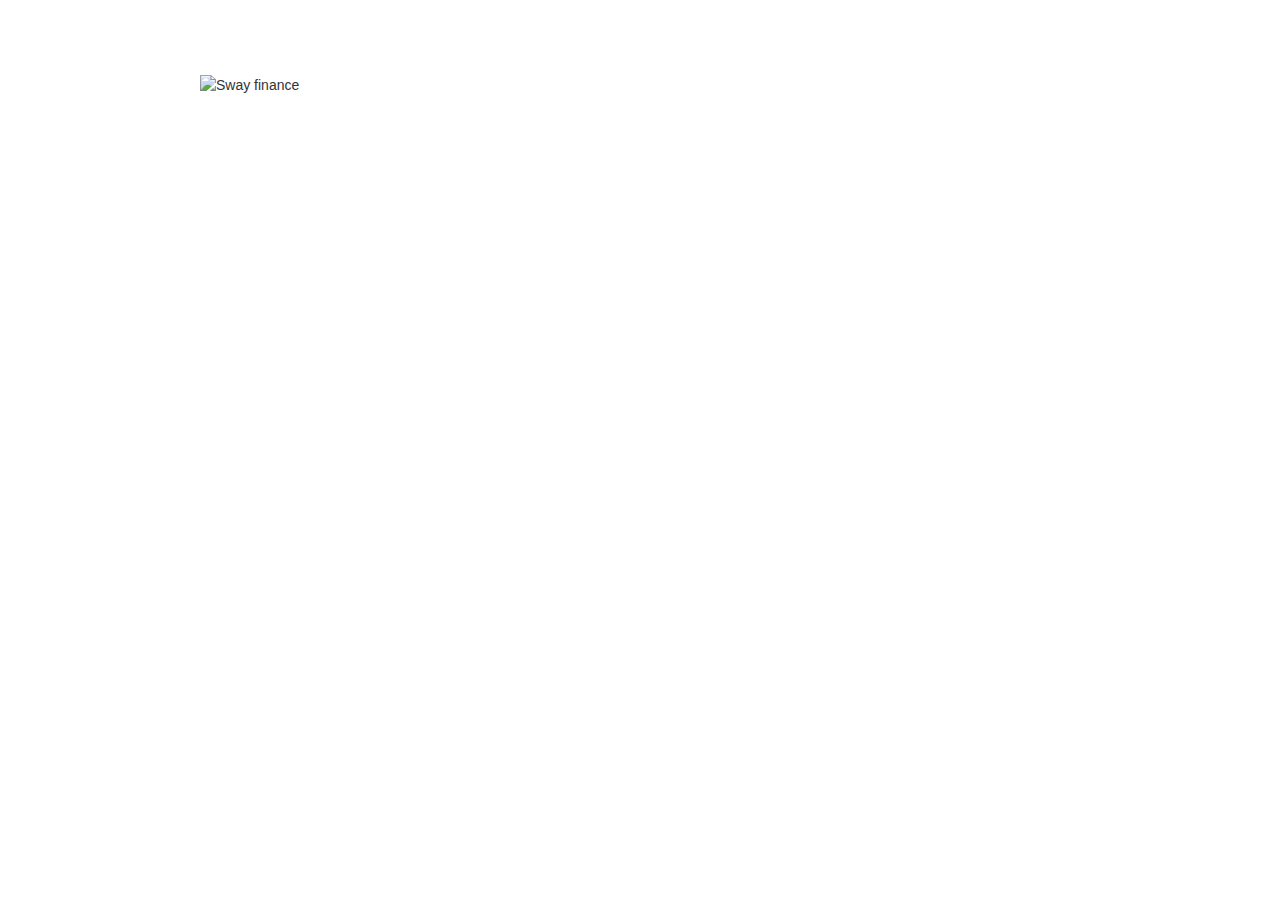
==== index.html @ 9b4dda08 "Rearranging files." ====
<!DOCTYPE html>
<html>
  <head>
    <link rel="stylesheet" href="https://maxcdn.bootstrapcdn.com/bootstrap/3.3.7/css/bootstrap.min.css" integrity="sha384-BVYiiSIFeK1dGmJRAkycuHAHRg32OmUcww7on3RYdg4Va+PmSTsz/K68vbdEjh4u" crossorigin="anonymous"/>
    <link rel="stylesheet" href="styles.css"/>
    <meta content="width=device-width, initial-scale=1" name="viewport"/>
    <meta charset="utf-8"/>
    <title>Top Left Logo</title>
  </head>
  <body>
    <img class="img-responsive" src="https://www.swayfinance.com/images/navbarlogo2-p-500x78.png" alt="Sway finance">


  </body>
</html>
---- styles.css ----
body {
  background-image: url(https://www.swayfinance.com/images/bigbackground.png);
}

img {
  margin-top: 75px;
  max-width: 100%;
  vertical-align: middle;
  display: inline-block;
  width: 154px;
  height: 24.02px;
  margin-left: 200px;
}
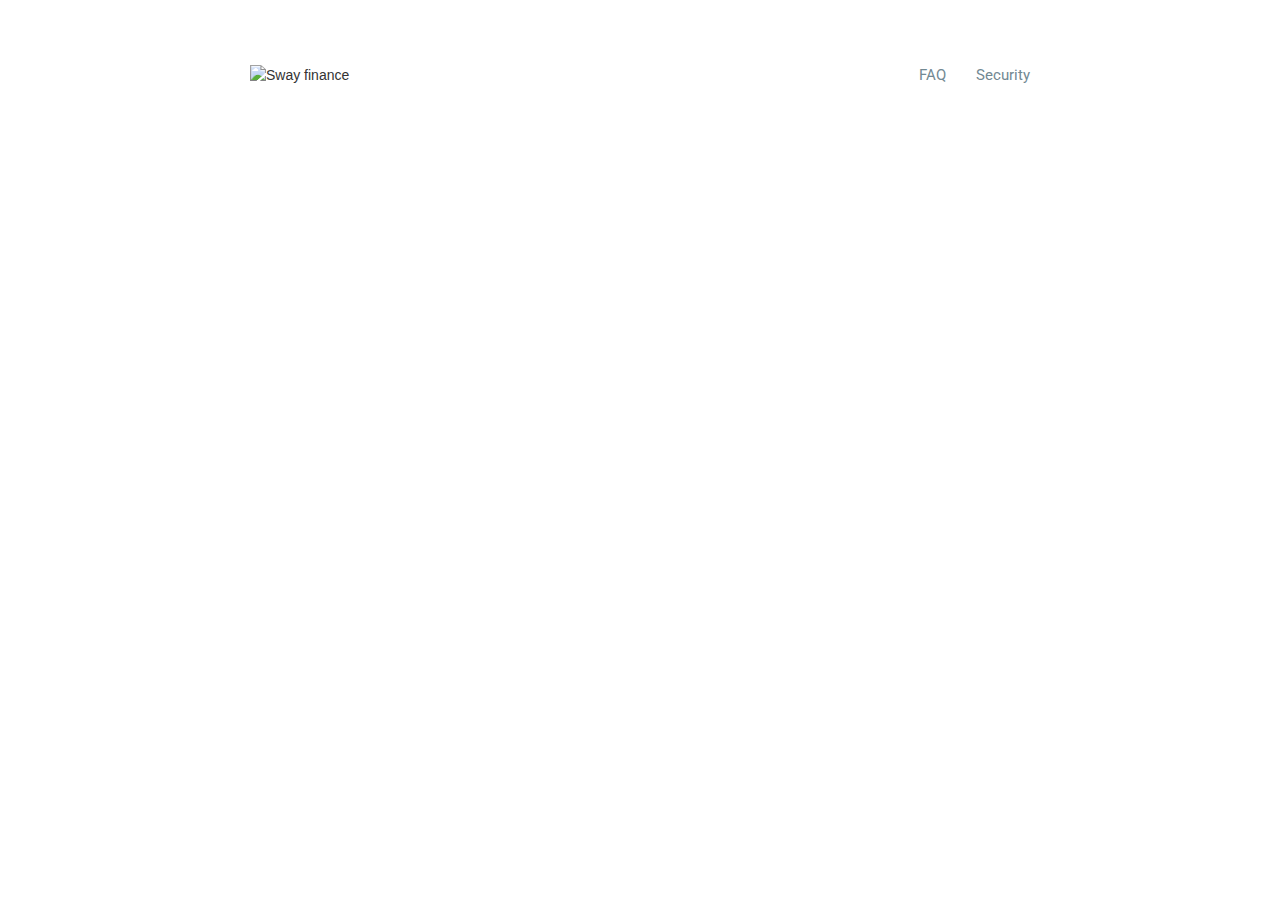
==== commit a577854c: "Adds nav link text to page and commit/push. #5" ====
--- a/index.html
+++ b/index.html
@@ -1,6 +1,7 @@
 <!DOCTYPE html>
 <html>
   <head>
+    <link href="https://fonts.googleapis.com/css?family=Roboto" rel="stylesheet">
     <link rel="stylesheet" href="https://maxcdn.bootstrapcdn.com/bootstrap/3.3.7/css/bootstrap.min.css" integrity="sha384-BVYiiSIFeK1dGmJRAkycuHAHRg32OmUcww7on3RYdg4Va+PmSTsz/K68vbdEjh4u" crossorigin="anonymous"/>
     <link rel="stylesheet" href="styles.css"/>
     <meta content="width=device-width, initial-scale=1" name="viewport"/>
@@ -8,8 +9,10 @@
     <title>Top Left Logo</title>
   </head>
   <body>
-    <img class="img-responsive" src="https://www.swayfinance.com/images/navbarlogo2-p-500x78.png" alt="Sway finance">
-
-
+    <head>
+      <img src="https://www.swayfinance.com/images/navbarlogo2-p-500x78.png" alt="Sway finance"/>
+      <a class= "security" href="#">Security</a>
+      <a class="faq" href="#">FAQ</a>
+    </head>
   </body>
 </html>
--- a/styles.css
+++ b/styles.css
@@ -1,13 +1,28 @@
+* {}
+
 body {
   background-image: url(https://www.swayfinance.com/images/bigbackground.png);
 }
 
 img {
-  margin-top: 75px;
+  margin-top: 65px;
   max-width: 100%;
   vertical-align: middle;
   display: inline-block;
   width: 154px;
-  height: 24.02px;
-  margin-left: 200px;
+  margin-left: 250px;
 }
+
+a {
+  margin-top: 65px;
+  float: right;
+  font-family: 'Roboto';
+  font-size: 15px;
+  text-decoration: none;
+  color: #728993;
+}
+
+.security {
+  margin-right: 250px;
+  margin-left: 30px;
+}
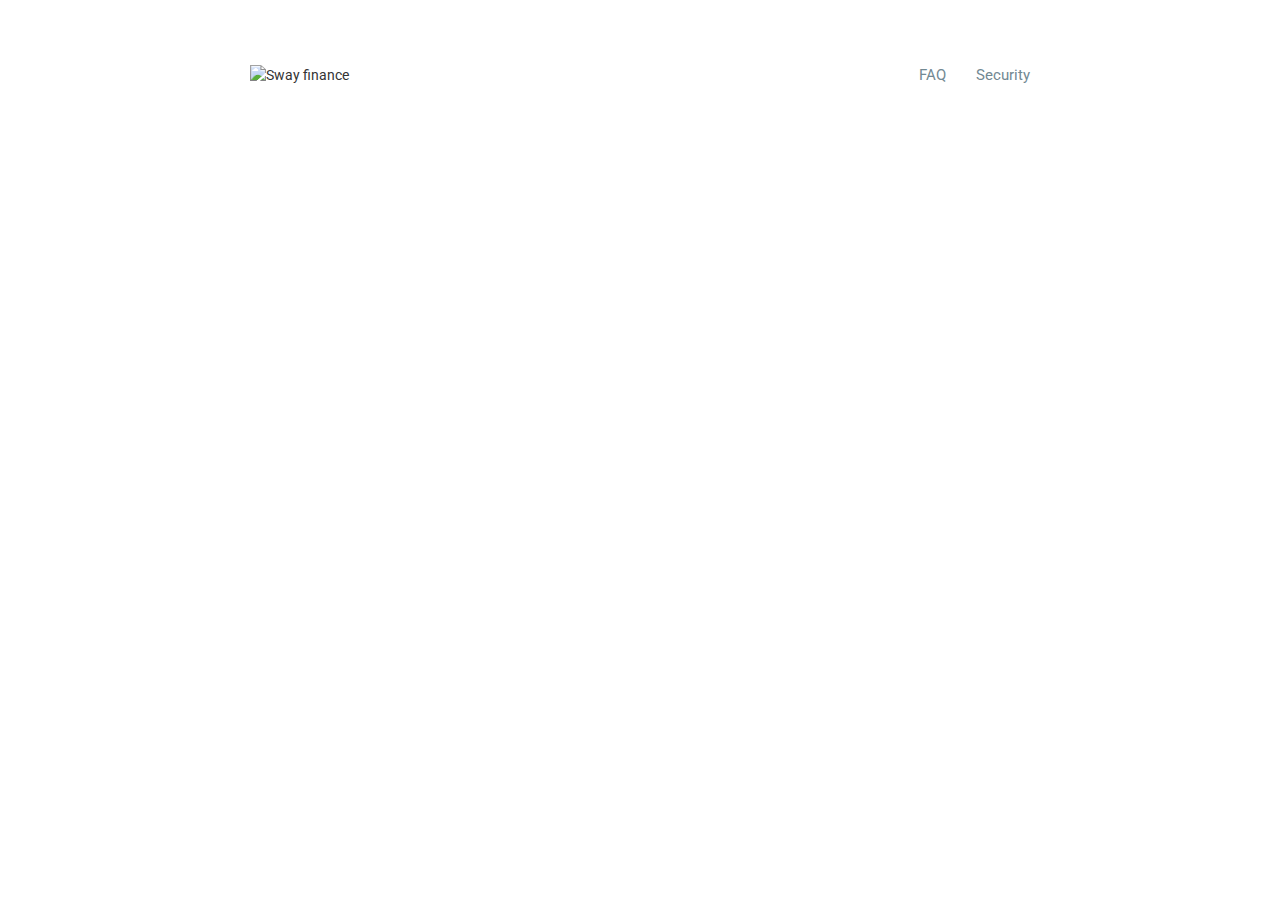
==== commit e2c5f312: "Add product description header to existing html document with descriptive following sentence. #7" ====
--- a/index.html
+++ b/index.html
@@ -1,18 +1,26 @@
 <!DOCTYPE html>
 <html>
   <head>
-    <link href="https://fonts.googleapis.com/css?family=Roboto" rel="stylesheet">
+    <link href="https://fonts.googleapis.com/css?family=Roboto:100,300" rel="stylesheet">
     <link rel="stylesheet" href="https://maxcdn.bootstrapcdn.com/bootstrap/3.3.7/css/bootstrap.min.css" integrity="sha384-BVYiiSIFeK1dGmJRAkycuHAHRg32OmUcww7on3RYdg4Va+PmSTsz/K68vbdEjh4u" crossorigin="anonymous"/>
     <link rel="stylesheet" href="styles.css"/>
     <meta content="width=device-width, initial-scale=1" name="viewport"/>
     <meta charset="utf-8"/>
-    <title>Top Left Logo</title>
+    <title>Sway Finance</title>
   </head>
   <body>
+    <!--Adds Top Panel with logo and navigation FAQ and Security Links-->
     <head>
       <img src="https://www.swayfinance.com/images/navbarlogo2-p-500x78.png" alt="Sway finance"/>
       <a class= "security" href="#">Security</a>
       <a class="faq" href="#">FAQ</a>
     </head>
+    <!--Adds Title with Product Description-->
+    <div class="title">
+      <p class="general">Your company's financial metrics, in Slack
+      </p>
+      <p class="specific">The Slack bot that tells you your revenues, expenses and bank balances. On demand
+      </p>
+    </div>
   </body>
 </html>
--- a/styles.css
+++ b/styles.css
@@ -1,7 +1,7 @@
-* {}
-
 body {
   background-image: url(https://www.swayfinance.com/images/bigbackground.png);
+  font-family: 'Roboto';
+  line-height: 20px;
 }
 
 img {
@@ -16,7 +16,6 @@
 a {
   margin-top: 65px;
   float: right;
-  font-family: 'Roboto';
   font-size: 15px;
   text-decoration: none;
   color: #728993;
@@ -26,3 +25,22 @@
   margin-right: 250px;
   margin-left: 30px;
 }
+
+.title {
+  text-align: center;
+  color: white;
+  margin-top: 150px;
+}
+
+.general {
+  font-size: 37px;
+  font-weight: 300;
+  letter-spacing: 2px;
+  margin-bottom: 18px;
+}
+
+.specific {
+  font-size: 16px;
+  font-weight: 200;
+  letter-spacing: 1px;
+}
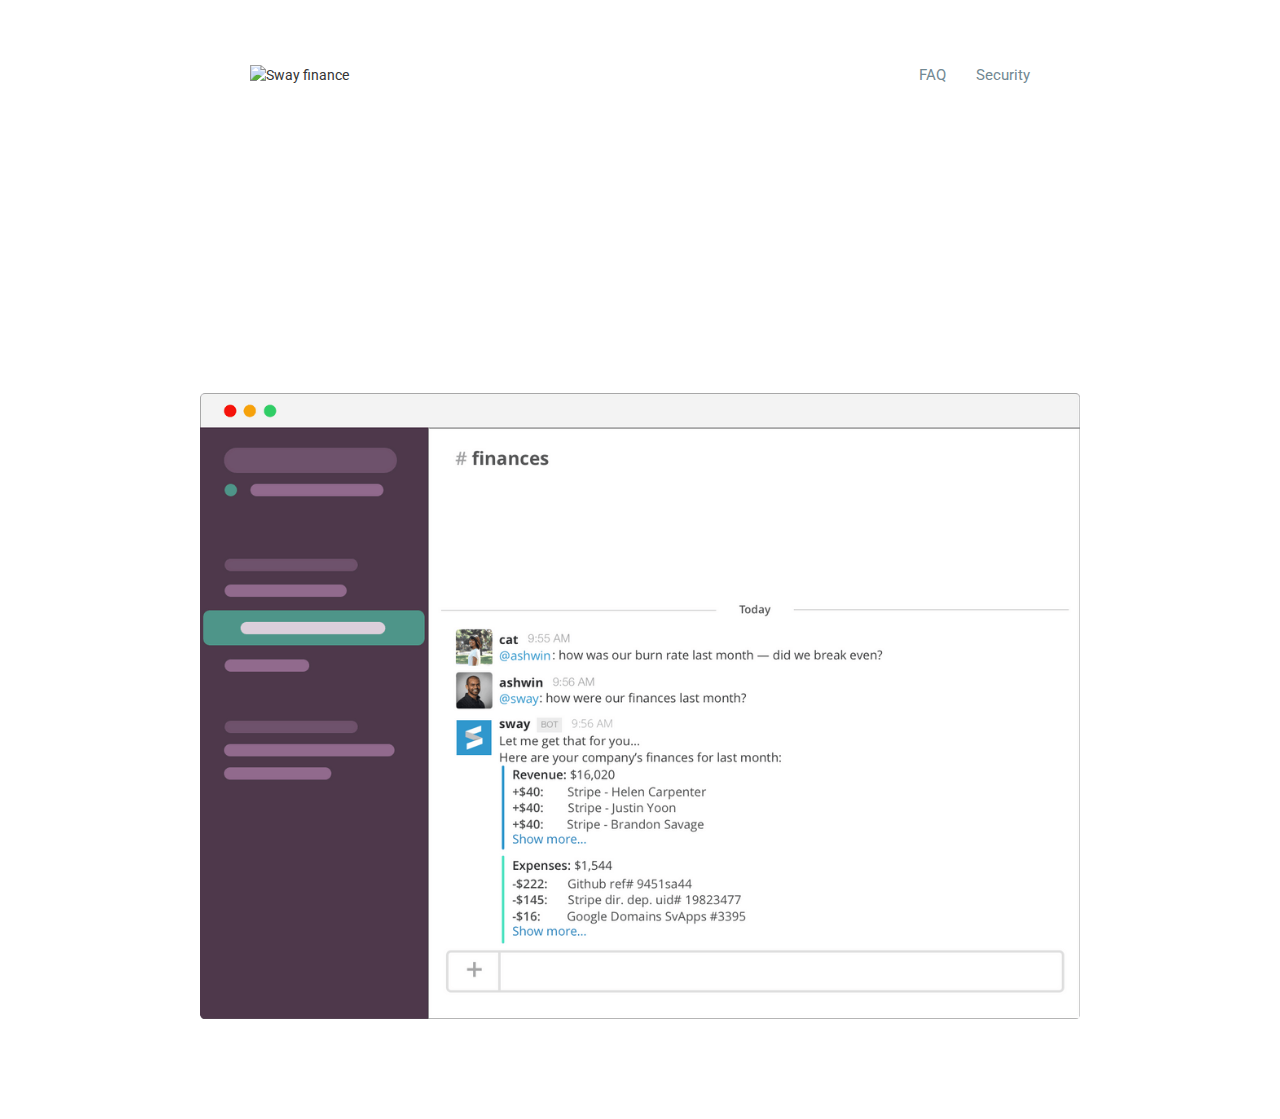
==== commit d58c2fbe: "Add main page image to html document with correct css. #7" ====
--- a/index.html
+++ b/index.html
@@ -11,7 +11,7 @@
   <body>
     <!--Adds Top Panel with logo and navigation FAQ and Security Links-->
     <head>
-      <img src="https://www.swayfinance.com/images/navbarlogo2-p-500x78.png" alt="Sway finance"/>
+      <img id="logo" src="https://www.swayfinance.com/images/navbarlogo2-p-500x78.png" alt="Sway finance"/>
       <a class= "security" href="#">Security</a>
       <a class="faq" href="#">FAQ</a>
     </head>
@@ -22,5 +22,8 @@
       <p class="specific">The Slack bot that tells you your revenues, expenses and bank balances. On demand
       </p>
     </div>
+    <div class="mainimage">
+      <img class="img-responsive" src="mainimage.png" alt="Company Product Slack Example"/>
+    </div>
   </body>
 </html>
--- a/styles.css
+++ b/styles.css
@@ -1,10 +1,14 @@
+* {
+  box-sizing: border-box;
+}
+
 body {
   background-image: url(https://www.swayfinance.com/images/bigbackground.png);
   font-family: 'Roboto';
   line-height: 20px;
 }
 
-img {
+#logo {
   margin-top: 65px;
   max-width: 100%;
   vertical-align: middle;
@@ -44,3 +48,8 @@
   font-weight: 200;
   letter-spacing: 1px;
 }
+
+.mainimage {
+  vertical-align: middle;
+  margin: 100px 200px;
+}
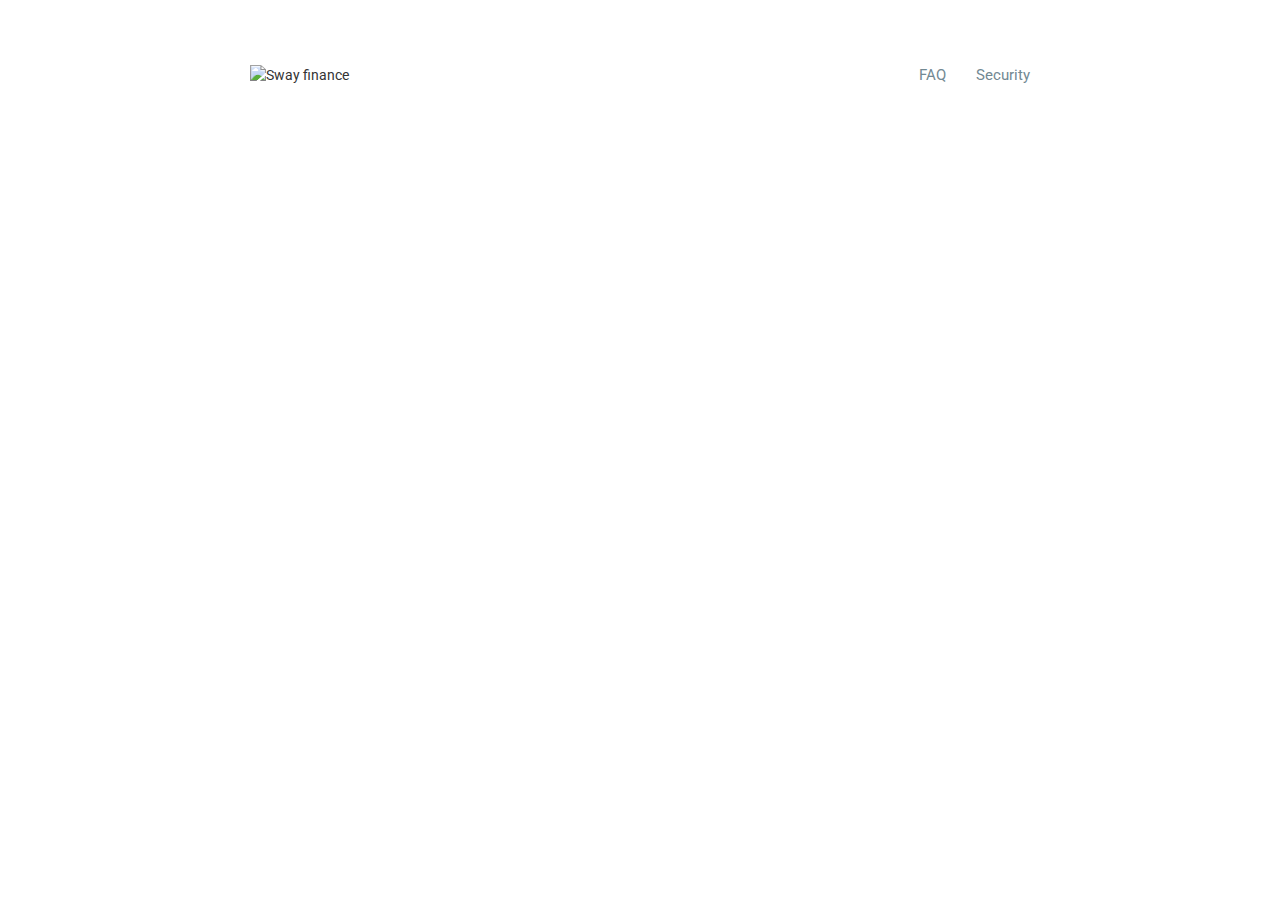
==== commit 3e97e877: "Add product description header to existing html document with descriptive following sentence. #7" ====
--- a/index.html
+++ b/index.html
@@ -4,26 +4,22 @@
     <link href="https://fonts.googleapis.com/css?family=Roboto:100,300" rel="stylesheet">
     <link rel="stylesheet" href="https://maxcdn.bootstrapcdn.com/bootstrap/3.3.7/css/bootstrap.min.css" integrity="sha384-BVYiiSIFeK1dGmJRAkycuHAHRg32OmUcww7on3RYdg4Va+PmSTsz/K68vbdEjh4u" crossorigin="anonymous"/>
     <link rel="stylesheet" href="styles.css"/>
+    <link rel="shortcut icon" href="swayicon.ico" />
     <meta content="width=device-width, initial-scale=1" name="viewport"/>
     <meta charset="utf-8"/>
     <title>Sway Finance</title>
   </head>
   <body>
-    <!--Adds Top Panel with logo and navigation FAQ and Security Links-->
     <head>
       <img id="logo" src="https://www.swayfinance.com/images/navbarlogo2-p-500x78.png" alt="Sway finance"/>
       <a class= "security" href="#">Security</a>
       <a class="faq" href="#">FAQ</a>
     </head>
-    <!--Adds Title with Product Description-->
     <div class="title">
       <p class="general">Your company's financial metrics, in Slack
       </p>
       <p class="specific">The Slack bot that tells you your revenues, expenses and bank balances. On demand
       </p>
     </div>
-    <div class="mainimage">
-      <img class="img-responsive" src="mainimage.png" alt="Company Product Slack Example"/>
-    </div>
   </body>
 </html>
--- a/styles.css
+++ b/styles.css
@@ -48,8 +48,3 @@
   font-weight: 200;
   letter-spacing: 1px;
 }
-
-.mainimage {
-  vertical-align: middle;
-  margin: 100px 200px;
-}
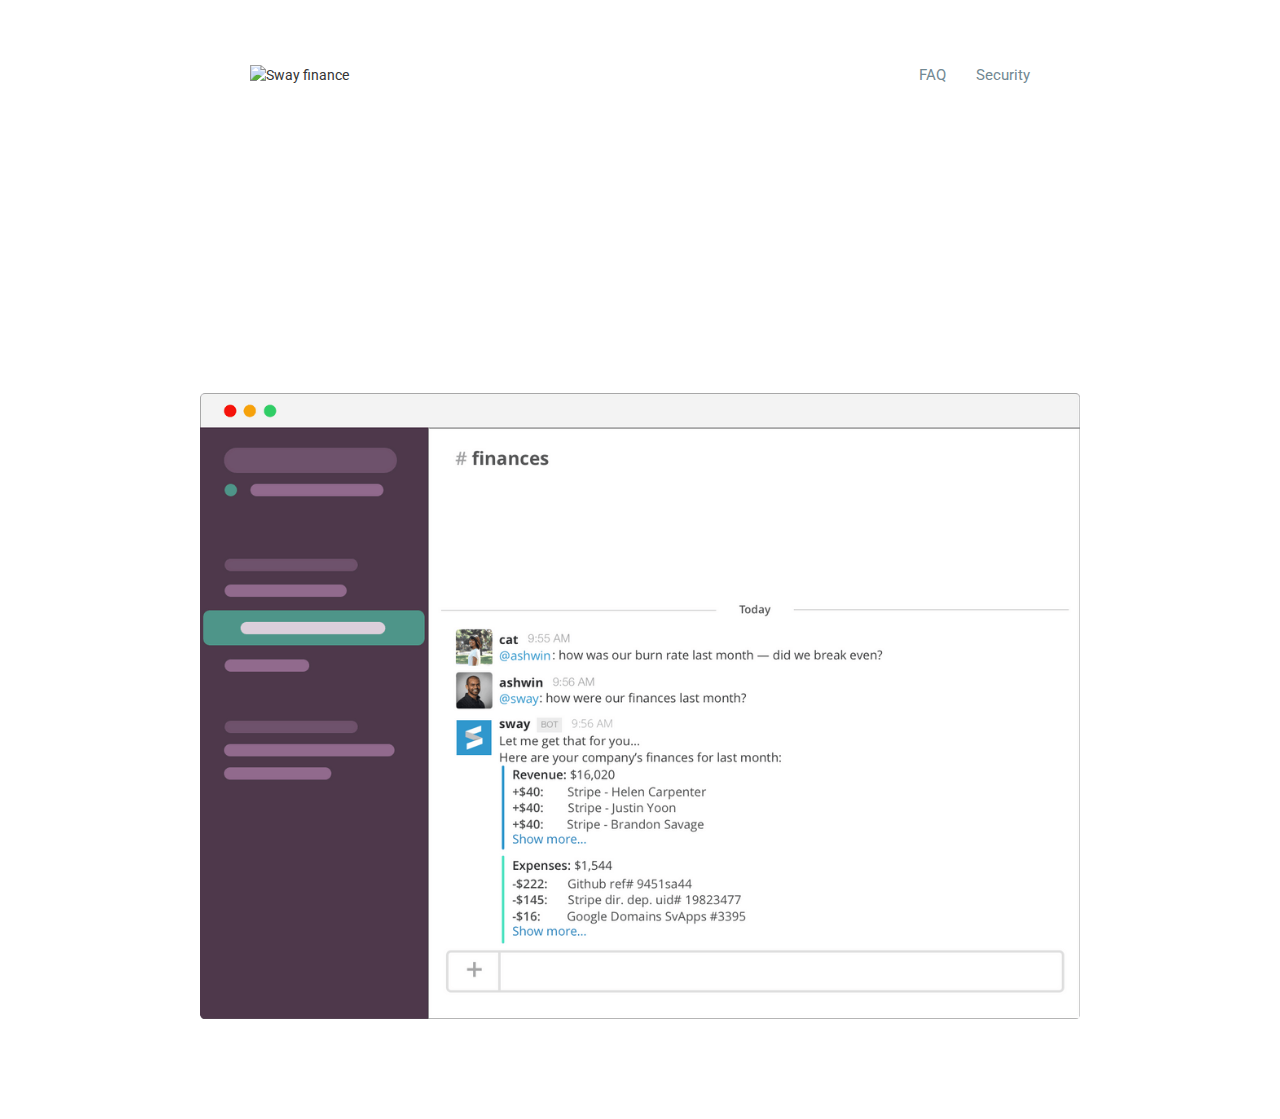
==== commit 55c411f5: "Add screenshot image to html document with correct positioning. #9" ====
--- a/index.html
+++ b/index.html
@@ -21,5 +21,8 @@
       <p class="specific">The Slack bot that tells you your revenues, expenses and bank balances. On demand
       </p>
     </div>
+    <div class="mainimage">
+      <img class="img-responsive" src="slackbotimage.png" alt="Company Product Slack Example"/>
+    </div>
   </body>
 </html>
--- a/styles.css
+++ b/styles.css
@@ -48,3 +48,8 @@
   font-weight: 200;
   letter-spacing: 1px;
 }
+
+.mainimage {
+  vertical-align: middle;
+  margin: 100px 200px;
+}
